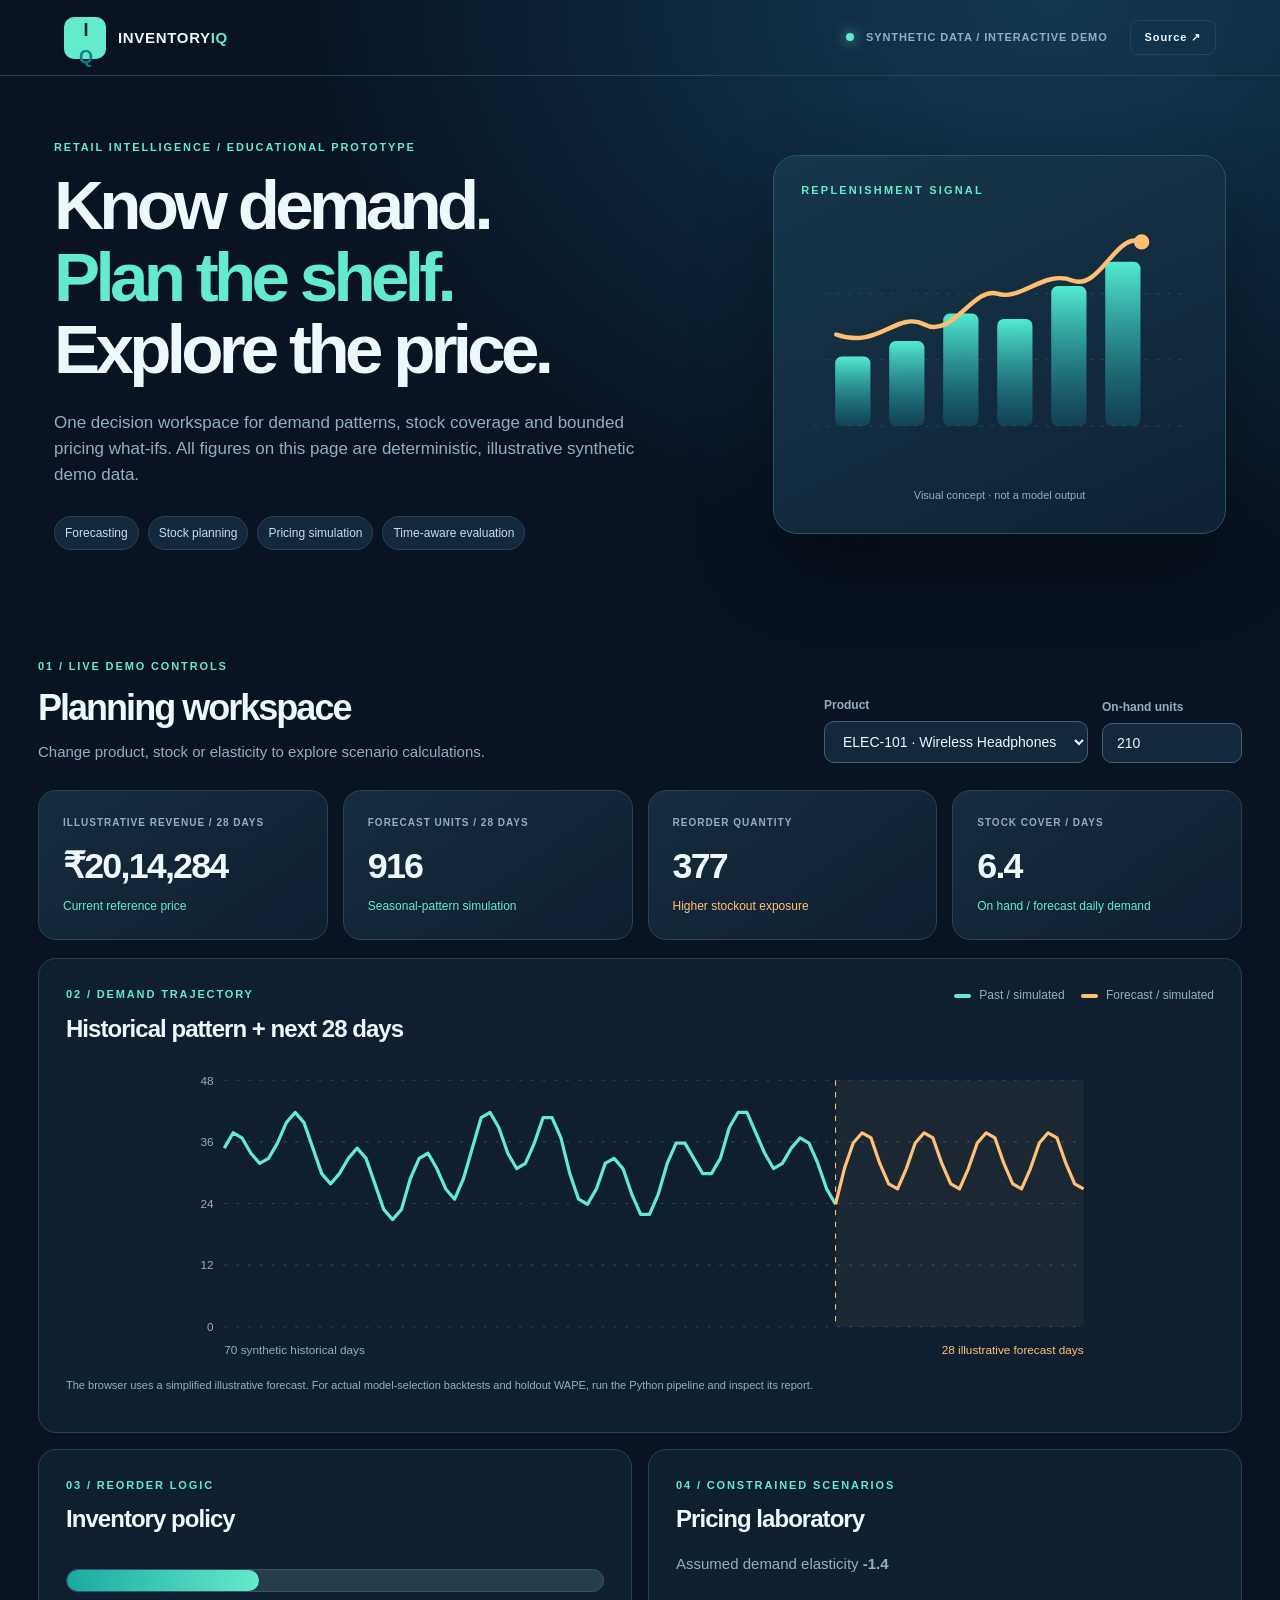
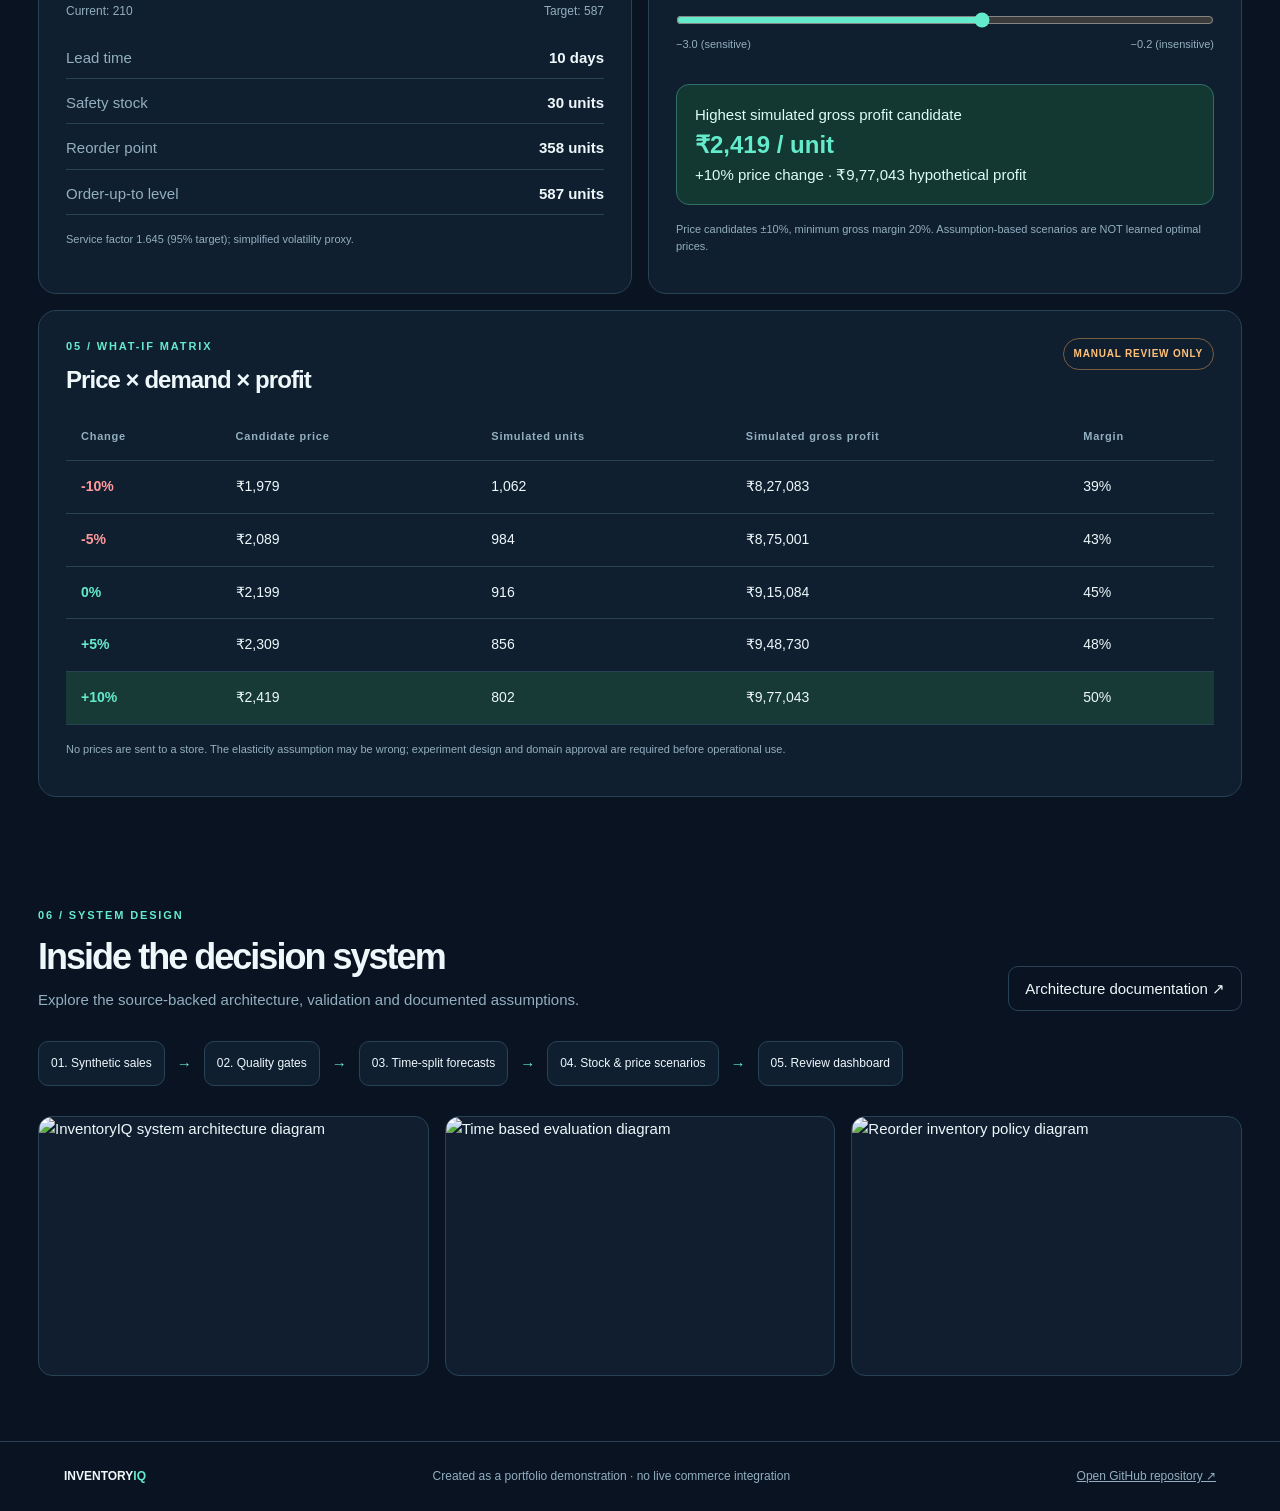
==== frontend/index.html @ 040544fa "feat: add interactive accessible synthetic-data decision dashboard" ====
<!doctype html>
<html lang="en"><head><meta charset="utf-8"><meta name="viewport" content="width=device-width, initial-scale=1">
<meta name="theme-color" content="#091321"><meta name="description" content="InventoryIQ: interactive synthetic retail forecasting, stock policy and pricing what-if demo">
<title>InventoryIQ — Predictive Inventory & Pricing</title><link rel="stylesheet" href="style.css">
</head><body>
<a class="skip" href="#main">Skip to dashboard</a>
<header class="topbar"><a class="logo" href="#top"><span class="logo-mark">I<span>Q</span></span> <span>INVENTORY<span class="mint">IQ</span></span></a>
<div class="top-right"><span class="live-dot" aria-hidden="true"></span><span>SYNTHETIC DATA / INTERACTIVE DEMO</span><a class="github" href="https://github.com/harshakavali81-collab/Predictive-Inventory-Dynamic-Pricing" target="_blank" rel="noopener noreferrer">Source ↗</a></div></header>
<main id="main">
<section class="hero" id="top"><div><div class="kicker">RETAIL INTELLIGENCE / EDUCATIONAL PROTOTYPE</div><h1>Know demand.<br><em>Plan the shelf.</em><br>Explore the price.</h1><p class="lede">One decision workspace for demand patterns, stock coverage and bounded pricing what-ifs. All figures on this page are deterministic, illustrative synthetic demo data.</p><div class="tags"><span>Forecasting</span><span>Stock planning</span><span>Pricing simulation</span><span>Time-aware evaluation</span></div></div><div class="hero-art" role="img" aria-label="Decorative illustration of rising bars and a demand trend"><div class="art-label">REPLENISHMENT SIGNAL</div><svg viewBox="0 0 360 245" aria-hidden="true"><defs><linearGradient id="barfill" x1="0" y1="1" x2="0" y2="0"><stop offset="0" stop-color="#168c9b" stop-opacity=".25"/><stop offset="1" stop-color="#52ebcf"/></linearGradient></defs><path d="M12 205H345 M12 145H345 M12 85H345" stroke="#25445b" stroke-dasharray="3 7"/><rect x="31" y="142" width="32" height="63" rx="6" fill="url(#barfill)"/><rect x="80" y="128" width="32" height="77" rx="6" fill="url(#barfill)"/><rect x="129" y="103" width="32" height="102" rx="6" fill="url(#barfill)"/><rect x="178" y="108" width="32" height="97" rx="6" fill="url(#barfill)"/><rect x="227" y="78" width="32" height="127" rx="6" fill="url(#barfill)"/><rect x="276" y="56" width="32" height="149" rx="6" fill="url(#barfill)"/><path d="M32 122C70 136 87 100 112 113S157 78 178 85 221 63 246 73 286 28 309 38" fill="none" stroke="#ffbe71" stroke-width="4" stroke-linecap="round"/><circle cx="309" cy="38" r="7" fill="#ffbe71"/></svg><p>Visual concept · not a model output</p></div></section>
<section class="workbench"><div class="section-heading"><div><p class="kicker">01 / LIVE DEMO CONTROLS</p><h2>Planning workspace</h2><p>Change product, stock or elasticity to explore scenario calculations.</p></div><div class="controls"><label>Product <select id="sku"></select></label><label>On-hand units <input id="stock" type="number" min="0" max="100000" step="1" value="210"></label></div></div>
<div class="metric-grid" aria-live="polite"><article class="metric"><div class="metric-title">ILLUSTRATIVE REVENUE / 28 DAYS</div><strong id="revenue">—</strong><div class="sub" id="revenue-note">Current reference price</div></article><article class="metric"><div class="metric-title">FORECAST UNITS / 28 DAYS</div><strong id="demand">—</strong><div class="sub">Seasonal-pattern simulation</div></article><article class="metric"><div class="metric-title">REORDER QUANTITY</div><strong id="order">—</strong><div class="sub" id="risk">Inventory rule</div></article><article class="metric"><div class="metric-title">STOCK COVER / DAYS</div><strong id="cover">—</strong><div class="sub">On hand / forecast daily demand</div></article></div>
<div class="panels"><article class="panel wide"><div class="panel-head"><div><p class="kicker">02 / DEMAND TRAJECTORY</p><h3>Historical pattern + next 28 days</h3></div><div class="legend"><span><i class="key historical"></i> Past / simulated</span><span><i class="key future"></i> Forecast / simulated</span></div></div><svg id="trend-chart" class="chart" viewBox="0 0 860 280" role="img" aria-label="Simulated historical demand and 28-day illustrative forecast"></svg><p class="fine">The browser uses a simplified illustrative forecast. For actual model-selection backtests and holdout WAPE, run the Python pipeline and inspect its report.</p></article>
<article class="panel"><p class="kicker">03 / REORDER LOGIC</p><h3>Inventory policy</h3><div class="inventory-graphic" id="inventory-graphic" aria-label="Stock and reorder point"></div><div class="rows"><div><span>Lead time</span><strong id="lead"></strong></div><div><span>Safety stock</span><strong id="safety"></strong></div><div><span>Reorder point</span><strong id="point"></strong></div><div><span>Order-up-to level</span><strong id="target"></strong></div></div><p class="fine">Service factor 1.645 (95% target); simplified volatility proxy.</p></article>
<article class="panel"><p class="kicker">04 / CONSTRAINED SCENARIOS</p><h3>Pricing laboratory</h3><p class="copy">Assumed demand elasticity <strong id="elasticity-value">−1.4</strong></p><input class="range" id="elasticity" type="range" min="-3" max="-.2" step=".1" value="-1.4" aria-label="Assumed price elasticity"><div class="range-ends"><span>−3.0 (sensitive)</span><span>−0.2 (insensitive)</span></div><div class="recommendation" id="pricing-winner">—</div><p class="fine">Price candidates ±10%, minimum gross margin 20%. Assumption-based scenarios are NOT learned optimal prices.</p></article>
<article class="panel wide"><div class="panel-head"><div><p class="kicker">05 / WHAT-IF MATRIX</p><h3>Price × demand × profit</h3></div><span class="pill">MANUAL REVIEW ONLY</span></div><div class="table-wrap"><table><thead><tr><th>Change</th><th>Candidate price</th><th>Simulated units</th><th>Simulated gross profit</th><th>Margin</th></tr></thead><tbody id="scenario-table"></tbody></table></div><p class="fine">No prices are sent to a store. The elasticity assumption may be wrong; experiment design and domain approval are required before operational use.</p></article></div>
</section>
<section class="visuals"><div class="section-heading"><div><p class="kicker">06 / SYSTEM DESIGN</p><h2>Inside the decision system</h2><p>Explore the source-backed architecture, validation and documented assumptions.</p></div><a class="outline" href="../docs/ARCHITECTURE.md">Architecture documentation ↗</a></div><div class="steps"><span>01. Synthetic sales</span><b>→</b><span>02. Quality gates</span><b>→</b><span>03. Time-split forecasts</span><b>→</b><span>04. Stock & price scenarios</span><b>→</b><span>05. Review dashboard</span></div><div class="visual-grid"><img src="../docs/visuals/01-platform-overview.svg" alt="InventoryIQ system architecture diagram" loading="lazy"><img src="../docs/visuals/03-time-split-evaluation.svg" alt="Time based evaluation diagram" loading="lazy"><img src="../docs/visuals/05-reorder-policy.svg" alt="Reorder inventory policy diagram" loading="lazy"></div></section>
</main><footer><strong>INVENTORY<span class="mint">IQ</span></strong><span>Created as a portfolio demonstration · no live commerce integration</span><a href="https://github.com/harshakavali81-collab/Predictive-Inventory-Dynamic-Pricing">Open GitHub repository ↗</a></footer><script src="app.js" defer></script></body></html>
---- frontend/style.css ----
:root{color-scheme:dark;--bg:#091321;--panel:#101f30;--panel2:#13283a;--text:#eef8fb;--muted:#92afc0;--mint:#64ebcb;--amber:#ffc178;--line:#284356;--red:#ff9a9b}*{box-sizing:border-box}html{scroll-behavior:smooth}body{margin:0;background:radial-gradient(ellipse 60% 18% at 82% 0%,#123952 0%,transparent 100%),var(--bg);color:var(--text);font:15px/1.55 Inter,Segoe UI,Arial,sans-serif}a{color:inherit}a:focus-visible,button:focus-visible,select:focus-visible,input:focus-visible{outline:3px solid var(--mint);outline-offset:3px}.skip{position:absolute;left:-9999px}.skip:focus{left:10px;top:10px;z-index:100;background:#000;padding:12px}.topbar{height:76px;border-bottom:1px solid var(--line);padding:0 min(5vw,70px);display:flex;justify-content:space-between;align-items:center;gap:20px}.logo{display:flex;gap:12px;align-items:center;text-decoration:none;font-weight:900;letter-spacing:.045em}.logo-mark{display:grid;place-items:center;background:var(--mint);color:#072525;font-size:18px;border-radius:10px;width:42px;height:42px;letter-spacing:-.12em}.logo-mark span{color:#127d8e}.mint{color:var(--mint)}.top-right{display:flex;gap:12px;align-items:center;color:var(--muted);font-size:11px;font-weight:800;letter-spacing:.08em}.live-dot{width:8px;height:8px;border-radius:50%;background:var(--mint);box-shadow:0 0 14px var(--mint)}.github{margin-left:10px;border:1px solid var(--line);border-radius:8px;padding:8px 14px;text-decoration:none;color:var(--text)}main{width:min(1360px,calc(100% - 76px));margin:0 auto}.hero{min-height:455px;display:grid;grid-template-columns:1.2fr .8fr;gap:40px;align-items:center;padding:63px 16px}.kicker{font-size:11px;color:var(--mint);font-weight:900;letter-spacing:.17em;margin:0 0 11px}.hero h1{font-size:clamp(39px,5.4vw,74px);letter-spacing:-.068em;line-height:1.04;margin:14px 0 24px}.hero h1 em{color:var(--mint);font-style:normal}.lede{color:var(--muted);max-width:600px;font-size:17px}.tags{display:flex;flex-wrap:wrap;gap:9px;margin-top:27px}.tags span{border:1px solid var(--line);background:#15273b;color:#bce4e9;padding:7px 10px;border-radius:100px;font-size:12px}.hero-art{max-width:470px;background:linear-gradient(155deg,#17374a,#0f2134);padding:26px 27px 18px;border:1px solid #295466;border-radius:24px;box-shadow:0 35px 80px #0005}.hero-art svg{width:100%;height:auto}.art-label{font-size:11px;color:var(--mint);letter-spacing:.2em;font-weight:800}.hero-art p{text-align:center;font-size:11px;color:var(--muted)}.workbench,.visuals{padding:45px 0 65px}.section-heading{display:flex;justify-content:space-between;gap:30px;align-items:end;margin-bottom:27px}.section-heading h2{font-size:36px;letter-spacing:-.055em;line-height:1.2;margin:0}.section-heading p:not(.kicker){color:var(--muted);margin:10px 0 0}.controls{display:flex;gap:14px;align-items:end}.controls label{font-size:12px;color:var(--muted);font-weight:700;display:grid;gap:6px}select,input[type=number]{background:#14283b;border:1px solid #426073;border-radius:10px;padding:11px 14px;color:var(--text);font-size:14px;min-width:140px}.metric-grid{display:grid;grid-template-columns:repeat(4,minmax(0,1fr));gap:15px}.metric{background:linear-gradient(145deg,#152c3c,#101e30);border:1px solid var(--line);border-radius:18px;padding:24px}.metric-title{font-size:10px;letter-spacing:.1em;color:var(--muted);font-weight:800}.metric strong{display:block;font-size:clamp(25px,2.8vw,39px);line-height:1.3;letter-spacing:-.05em;margin:13px 0 7px}.sub{color:var(--mint);font-size:12px}.panels{display:grid;grid-template-columns:1fr 1fr;gap:16px;margin-top:18px}.panel{background:var(--panel);border:1px solid var(--line);border-radius:18px;padding:27px;min-width:0}.panel.wide{grid-column:span 2}.panel h3{font-size:24px;letter-spacing:-.04em;line-height:1.2;margin:0 0 18px}.panel-head{display:flex;justify-content:space-between;align-items:start;gap:16px}.legend{display:flex;gap:16px;font-size:12px;color:var(--muted);flex-wrap:wrap}.key{display:inline-block;width:17px;height:4px;vertical-align:middle;margin-right:5px;border-radius:10px}.key.historical{background:var(--mint)}.key.future{background:var(--amber)}.chart{display:block;width:100%;height:300px;overflow:visible}.fine{font-size:11px;color:var(--muted);margin-top:16px}.inventory-graphic{padding:17px 0 25px}.bar-track{height:23px;border:1px solid #36566a;background:#263e4c;border-radius:999px;overflow:hidden;position:relative}.bar-fill{height:100%;background:linear-gradient(90deg,#1ba9a0,var(--mint));border-radius:999px}.bar-caption{display:flex;justify-content:space-between;gap:15px;color:var(--muted);font-size:12px;margin-top:10px}.rows{display:grid;gap:12px}.rows div{display:flex;justify-content:space-between;border-bottom:1px solid var(--line);padding-bottom:9px}.rows span,.copy{color:var(--muted)}.range{width:100%;accent-color:var(--mint);margin:22px 0 8px;cursor:pointer}.range-ends{display:flex;justify-content:space-between;font-size:11px;color:var(--muted)}.recommendation{margin-top:30px;border:1px solid #326e68;background:#123831;border-radius:13px;padding:18px;color:#dcfff6;font-size:15px}.recommendation strong{display:block;font-size:24px;color:var(--mint)}.pill{color:var(--amber);border:1px solid #795d41;padding:7px 10px;border-radius:40px;font-size:10px;font-weight:900;letter-spacing:.08em}.table-wrap{overflow:auto}table{width:100%;border-collapse:collapse;text-align:left;font-size:14px}th{font-size:11px;color:var(--muted);letter-spacing:.07em}th,td{padding:15px;border-bottom:1px solid var(--line);white-space:nowrap}tr.best{background:#173a37}td:first-child{font-weight:800}.up{color:var(--mint)}.down{color:var(--red)}.steps{display:flex;gap:12px;flex-wrap:wrap;align-items:center;margin:30px 0}.steps span{padding:12px;border:1px solid var(--line);border-radius:10px;background:var(--panel);font-size:12px}.steps b{color:var(--mint)}.outline{border:1px solid var(--line);border-radius:10px;padding:10px 16px;text-decoration:none}.visual-grid{display:grid;grid-template-columns:repeat(3,1fr);gap:16px}.visual-grid img{width:100%;aspect-ratio:1.5;object-fit:contain;border:1px solid var(--line);border-radius:14px;background:#101e30}footer{border-top:1px solid var(--line);padding:25px 5vw;display:flex;justify-content:space-between;gap:15px;align-items:center;flex-wrap:wrap;font-size:12px;color:var(--muted)}footer strong{color:var(--text)}@media(max-width:900px){.hero{grid-template-columns:1fr}.hero-art{max-width:640px}.metric-grid{grid-template-columns:repeat(2,1fr)}.visual-grid{grid-template-columns:1fr 1fr}}@media(max-width:640px){main{width:calc(100% - 30px)}.topbar{padding:0 15px}.top-right span:not(.live-dot){display:none}.hero{padding:45px 2px 25px}.section-heading{display:block}.controls{margin-top:18px;flex-wrap:wrap}.metric-grid{gap:9px}.metric{padding:15px}.panels{grid-template-columns:1fr}.panel.wide{grid-column:auto}.panel{padding:18px}.panel-head{flex-wrap:wrap}.visual-grid{grid-template-columns:1fr}.chart{height:210px}.section-heading h2{font-size:29px}}
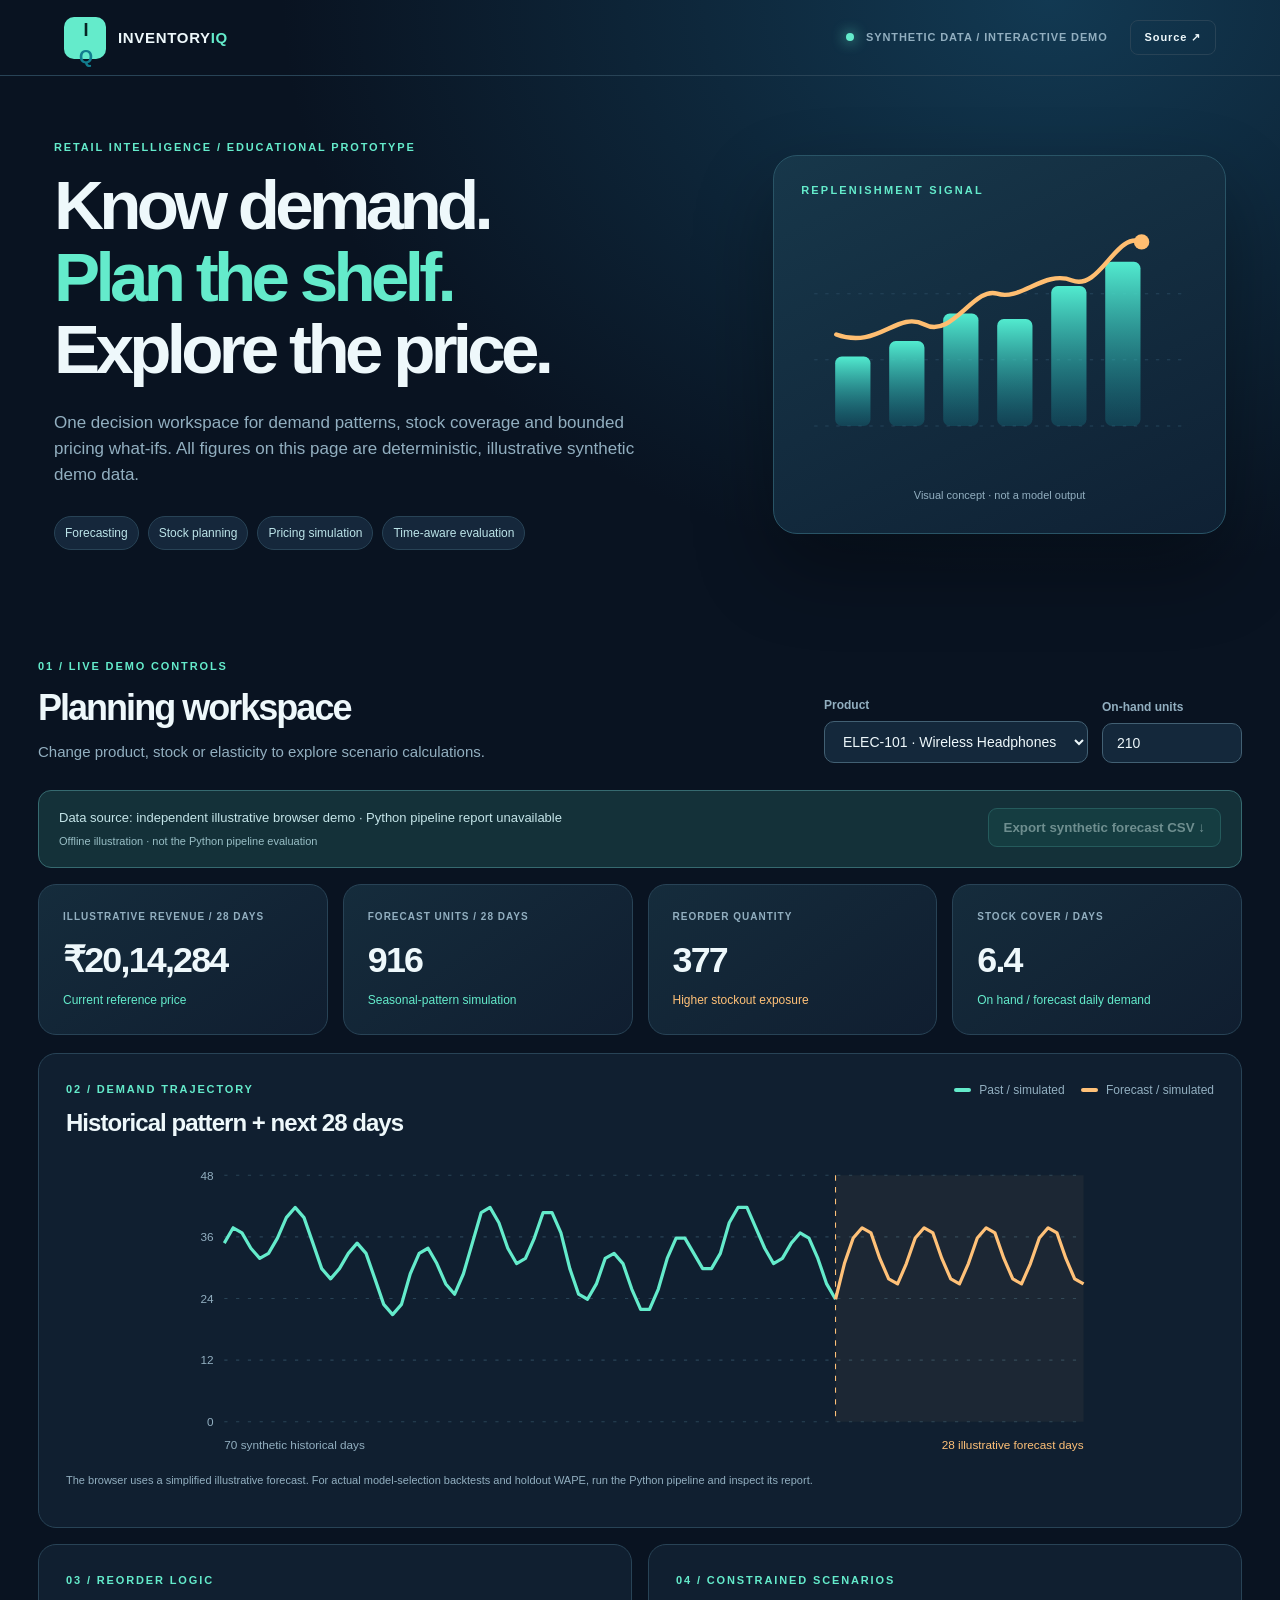
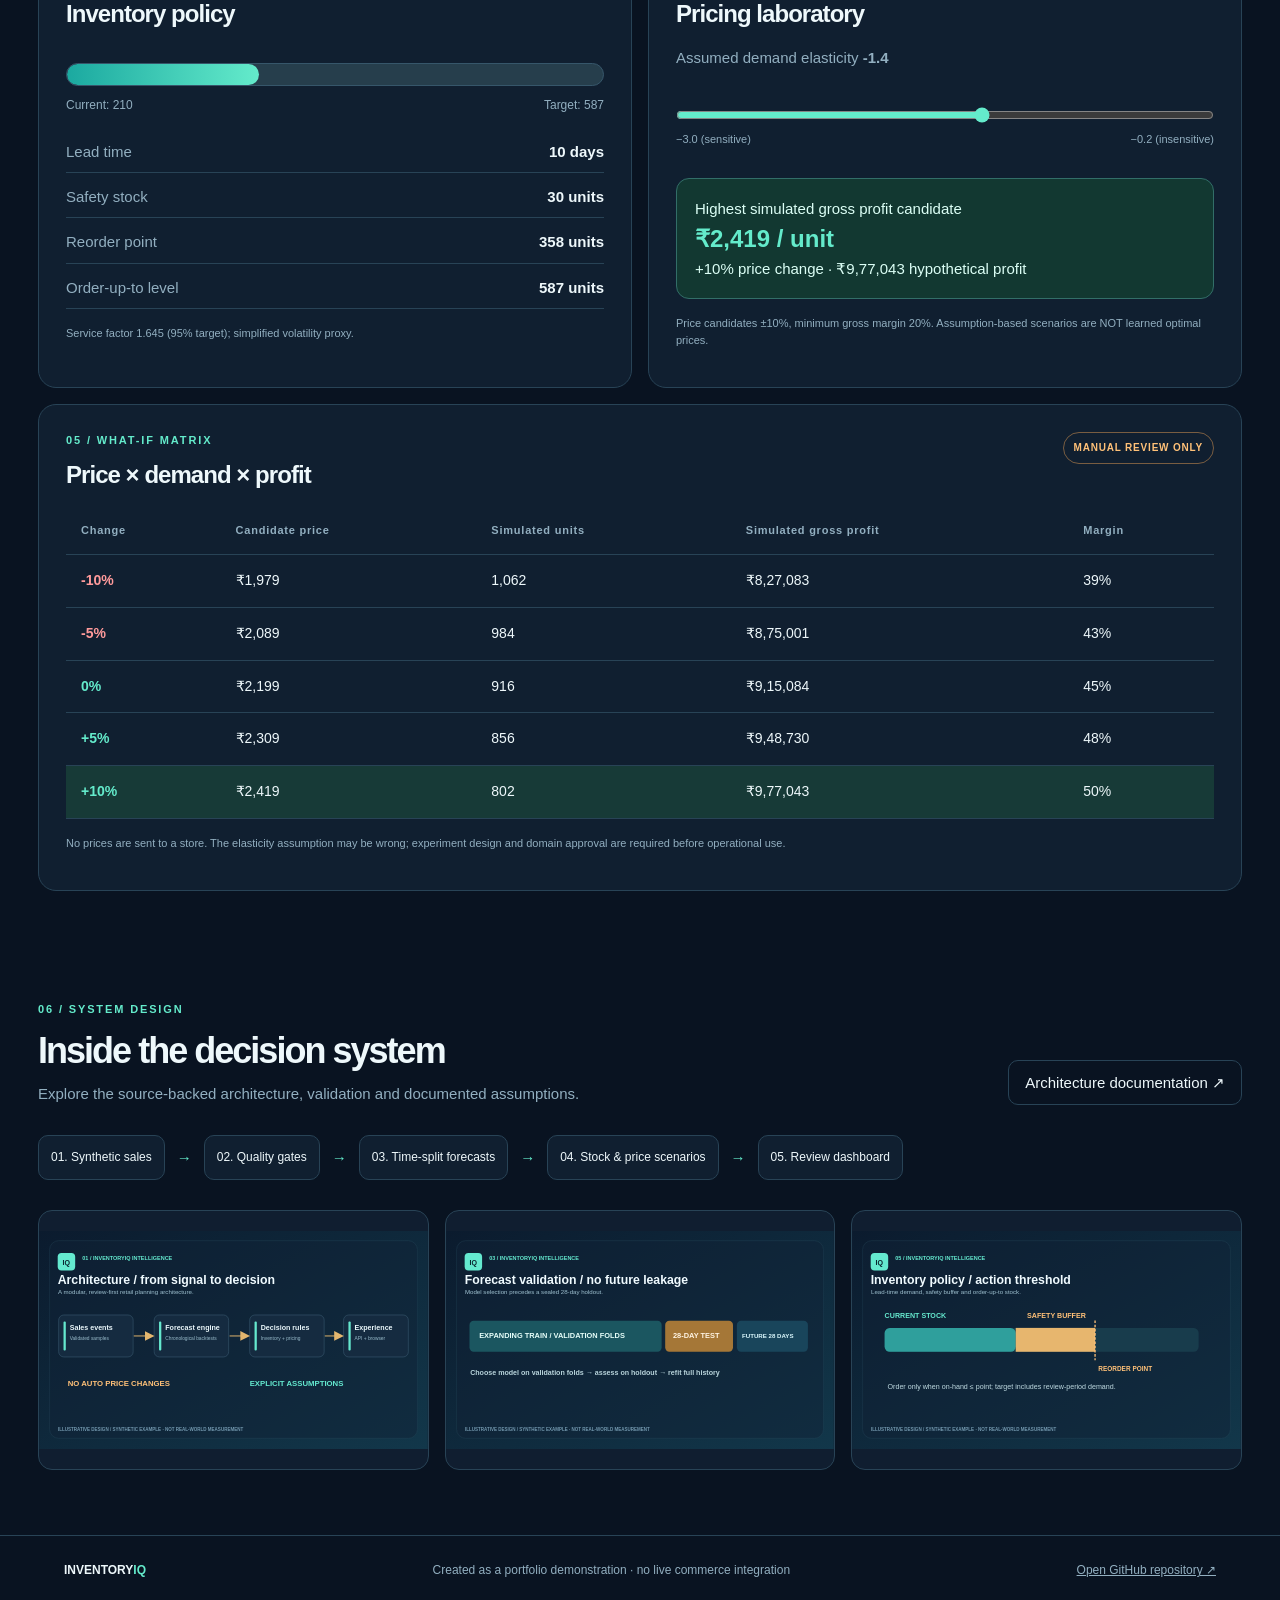
==== commit 85d5bd9a: "feat: connect browser charts to exported synthetic Python forecast and CSV download" ====
--- a/frontend/index.html
+++ b/frontend/index.html
@@ -9,7 +9,7 @@
 <main id="main">
 <section class="hero" id="top"><div><div class="kicker">RETAIL INTELLIGENCE / EDUCATIONAL PROTOTYPE</div><h1>Know demand.<br><em>Plan the shelf.</em><br>Explore the price.</h1><p class="lede">One decision workspace for demand patterns, stock coverage and bounded pricing what-ifs. All figures on this page are deterministic, illustrative synthetic demo data.</p><div class="tags"><span>Forecasting</span><span>Stock planning</span><span>Pricing simulation</span><span>Time-aware evaluation</span></div></div><div class="hero-art" role="img" aria-label="Decorative illustration of rising bars and a demand trend"><div class="art-label">REPLENISHMENT SIGNAL</div><svg viewBox="0 0 360 245" aria-hidden="true"><defs><linearGradient id="barfill" x1="0" y1="1" x2="0" y2="0"><stop offset="0" stop-color="#168c9b" stop-opacity=".25"/><stop offset="1" stop-color="#52ebcf"/></linearGradient></defs><path d="M12 205H345 M12 145H345 M12 85H345" stroke="#25445b" stroke-dasharray="3 7"/><rect x="31" y="142" width="32" height="63" rx="6" fill="url(#barfill)"/><rect x="80" y="128" width="32" height="77" rx="6" fill="url(#barfill)"/><rect x="129" y="103" width="32" height="102" rx="6" fill="url(#barfill)"/><rect x="178" y="108" width="32" height="97" rx="6" fill="url(#barfill)"/><rect x="227" y="78" width="32" height="127" rx="6" fill="url(#barfill)"/><rect x="276" y="56" width="32" height="149" rx="6" fill="url(#barfill)"/><path d="M32 122C70 136 87 100 112 113S157 78 178 85 221 63 246 73 286 28 309 38" fill="none" stroke="#ffbe71" stroke-width="4" stroke-linecap="round"/><circle cx="309" cy="38" r="7" fill="#ffbe71"/></svg><p>Visual concept · not a model output</p></div></section>
 <section class="workbench"><div class="section-heading"><div><p class="kicker">01 / LIVE DEMO CONTROLS</p><h2>Planning workspace</h2><p>Change product, stock or elasticity to explore scenario calculations.</p></div><div class="controls"><label>Product <select id="sku"></select></label><label>On-hand units <input id="stock" type="number" min="0" max="100000" step="1" value="210"></label></div></div>
-<div class="metric-grid" aria-live="polite"><article class="metric"><div class="metric-title">ILLUSTRATIVE REVENUE / 28 DAYS</div><strong id="revenue">—</strong><div class="sub" id="revenue-note">Current reference price</div></article><article class="metric"><div class="metric-title">FORECAST UNITS / 28 DAYS</div><strong id="demand">—</strong><div class="sub">Seasonal-pattern simulation</div></article><article class="metric"><div class="metric-title">REORDER QUANTITY</div><strong id="order">—</strong><div class="sub" id="risk">Inventory rule</div></article><article class="metric"><div class="metric-title">STOCK COVER / DAYS</div><strong id="cover">—</strong><div class="sub">On hand / forecast daily demand</div></article></div>
+<div class="source-strip" role="status" aria-live="polite"><div><span id="data-status">Checking for Python-generated synthetic report…</span><div class="proof-line" id="model-proof">Loading model evidence…</div></div><div class="export-group"><button id="download-forecast" type="button" disabled>Export synthetic forecast CSV ↓</button><small id="download-note" aria-live="polite"></small></div></div><div class="metric-grid" aria-live="polite"><article class="metric"><div class="metric-title">ILLUSTRATIVE REVENUE / 28 DAYS</div><strong id="revenue">—</strong><div class="sub" id="revenue-note">Current reference price</div></article><article class="metric"><div class="metric-title">FORECAST UNITS / 28 DAYS</div><strong id="demand">—</strong><div class="sub">Seasonal-pattern simulation</div></article><article class="metric"><div class="metric-title">REORDER QUANTITY</div><strong id="order">—</strong><div class="sub" id="risk">Inventory rule</div></article><article class="metric"><div class="metric-title">STOCK COVER / DAYS</div><strong id="cover">—</strong><div class="sub">On hand / forecast daily demand</div></article></div>
 <div class="panels"><article class="panel wide"><div class="panel-head"><div><p class="kicker">02 / DEMAND TRAJECTORY</p><h3>Historical pattern + next 28 days</h3></div><div class="legend"><span><i class="key historical"></i> Past / simulated</span><span><i class="key future"></i> Forecast / simulated</span></div></div><svg id="trend-chart" class="chart" viewBox="0 0 860 280" role="img" aria-label="Simulated historical demand and 28-day illustrative forecast"></svg><p class="fine">The browser uses a simplified illustrative forecast. For actual model-selection backtests and holdout WAPE, run the Python pipeline and inspect its report.</p></article>
 <article class="panel"><p class="kicker">03 / REORDER LOGIC</p><h3>Inventory policy</h3><div class="inventory-graphic" id="inventory-graphic" aria-label="Stock and reorder point"></div><div class="rows"><div><span>Lead time</span><strong id="lead"></strong></div><div><span>Safety stock</span><strong id="safety"></strong></div><div><span>Reorder point</span><strong id="point"></strong></div><div><span>Order-up-to level</span><strong id="target"></strong></div></div><p class="fine">Service factor 1.645 (95% target); simplified volatility proxy.</p></article>
 <article class="panel"><p class="kicker">04 / CONSTRAINED SCENARIOS</p><h3>Pricing laboratory</h3><p class="copy">Assumed demand elasticity <strong id="elasticity-value">−1.4</strong></p><input class="range" id="elasticity" type="range" min="-3" max="-.2" step=".1" value="-1.4" aria-label="Assumed price elasticity"><div class="range-ends"><span>−3.0 (sensitive)</span><span>−0.2 (insensitive)</span></div><div class="recommendation" id="pricing-winner">—</div><p class="fine">Price candidates ±10%, minimum gross margin 20%. Assumption-based scenarios are NOT learned optimal prices.</p></article>
--- a/frontend/style.css
+++ b/frontend/style.css
@@ -1 +1,9 @@
-:root{color-scheme:dark;--bg:#091321;--panel:#101f30;--panel2:#13283a;--text:#eef8fb;--muted:#92afc0;--mint:#64ebcb;--amber:#ffc178;--line:#284356;--red:#ff9a9b}*{box-sizing:border-box}html{scroll-behavior:smooth}body{margin:0;background:radial-gradient(ellipse 60% 18% at 82% 0%,#123952 0%,transparent 100%),var(--bg);color:var(--text);font:15px/1.55 Inter,Segoe UI,Arial,sans-serif}a{color:inherit}a:focus-visible,button:focus-visible,select:focus-visible,input:focus-visible{outline:3px solid var(--mint);outline-offset:3px}.skip{position:absolute;left:-9999px}.skip:focus{left:10px;top:10px;z-index:100;background:#000;padding:12px}.topbar{height:76px;border-bottom:1px solid var(--line);padding:0 min(5vw,70px);display:flex;justify-content:space-between;align-items:center;gap:20px}.logo{display:flex;gap:12px;align-items:center;text-decoration:none;font-weight:900;letter-spacing:.045em}.logo-mark{display:grid;place-items:center;background:var(--mint);color:#072525;font-size:18px;border-radius:10px;width:42px;height:42px;letter-spacing:-.12em}.logo-mark span{color:#127d8e}.mint{color:var(--mint)}.top-right{display:flex;gap:12px;align-items:center;color:var(--muted);font-size:11px;font-weight:800;letter-spacing:.08em}.live-dot{width:8px;height:8px;border-radius:50%;background:var(--mint);box-shadow:0 0 14px var(--mint)}.github{margin-left:10px;border:1px solid var(--line);border-radius:8px;padding:8px 14px;text-decoration:none;color:var(--text)}main{width:min(1360px,calc(100% - 76px));margin:0 auto}.hero{min-height:455px;display:grid;grid-template-columns:1.2fr .8fr;gap:40px;align-items:center;padding:63px 16px}.kicker{font-size:11px;color:var(--mint);font-weight:900;letter-spacing:.17em;margin:0 0 11px}.hero h1{font-size:clamp(39px,5.4vw,74px);letter-spacing:-.068em;line-height:1.04;margin:14px 0 24px}.hero h1 em{color:var(--mint);font-style:normal}.lede{color:var(--muted);max-width:600px;font-size:17px}.tags{display:flex;flex-wrap:wrap;gap:9px;margin-top:27px}.tags span{border:1px solid var(--line);background:#15273b;color:#bce4e9;padding:7px 10px;border-radius:100px;font-size:12px}.hero-art{max-width:470px;background:linear-gradient(155deg,#17374a,#0f2134);padding:26px 27px 18px;border:1px solid #295466;border-radius:24px;box-shadow:0 35px 80px #0005}.hero-art svg{width:100%;height:auto}.art-label{font-size:11px;color:var(--mint);letter-spacing:.2em;font-weight:800}.hero-art p{text-align:center;font-size:11px;color:var(--muted)}.workbench,.visuals{padding:45px 0 65px}.section-heading{display:flex;justify-content:space-between;gap:30px;align-items:end;margin-bottom:27px}.section-heading h2{font-size:36px;letter-spacing:-.055em;line-height:1.2;margin:0}.section-heading p:not(.kicker){color:var(--muted);margin:10px 0 0}.controls{display:flex;gap:14px;align-items:end}.controls label{font-size:12px;color:var(--muted);font-weight:700;display:grid;gap:6px}select,input[type=number]{background:#14283b;border:1px solid #426073;border-radius:10px;padding:11px 14px;color:var(--text);font-size:14px;min-width:140px}.metric-grid{display:grid;grid-template-columns:repeat(4,minmax(0,1fr));gap:15px}.metric{background:linear-gradient(145deg,#152c3c,#101e30);border:1px solid var(--line);border-radius:18px;padding:24px}.metric-title{font-size:10px;letter-spacing:.1em;color:var(--muted);font-weight:800}.metric strong{display:block;font-size:clamp(25px,2.8vw,39px);line-height:1.3;letter-spacing:-.05em;margin:13px 0 7px}.sub{color:var(--mint);font-size:12px}.panels{display:grid;grid-template-columns:1fr 1fr;gap:16px;margin-top:18px}.panel{background:var(--panel);border:1px solid var(--line);border-radius:18px;padding:27px;min-width:0}.panel.wide{grid-column:span 2}.panel h3{font-size:24px;letter-spacing:-.04em;line-height:1.2;margin:0 0 18px}.panel-head{display:flex;justify-content:space-between;align-items:start;gap:16px}.legend{display:flex;gap:16px;font-size:12px;color:var(--muted);flex-wrap:wrap}.key{display:inline-block;width:17px;height:4px;vertical-align:middle;margin-right:5px;border-radius:10px}.key.historical{background:var(--mint)}.key.future{background:var(--amber)}.chart{display:block;width:100%;height:300px;overflow:visible}.fine{font-size:11px;color:var(--muted);margin-top:16px}.inventory-graphic{padding:17px 0 25px}.bar-track{height:23px;border:1px solid #36566a;background:#263e4c;border-radius:999px;overflow:hidden;position:relative}.bar-fill{height:100%;background:linear-gradient(90deg,#1ba9a0,var(--mint));border-radius:999px}.bar-caption{display:flex;justify-content:space-between;gap:15px;color:var(--muted);font-size:12px;margin-top:10px}.rows{display:grid;gap:12px}.rows div{display:flex;justify-content:space-between;border-bottom:1px solid var(--line);padding-bottom:9px}.rows span,.copy{color:var(--muted)}.range{width:100%;accent-color:var(--mint);margin:22px 0 8px;cursor:pointer}.range-ends{display:flex;justify-content:space-between;font-size:11px;color:var(--muted)}.recommendation{margin-top:30px;border:1px solid #326e68;background:#123831;border-radius:13px;padding:18px;color:#dcfff6;font-size:15px}.recommendation strong{display:block;font-size:24px;color:var(--mint)}.pill{color:var(--amber);border:1px solid #795d41;padding:7px 10px;border-radius:40px;font-size:10px;font-weight:900;letter-spacing:.08em}.table-wrap{overflow:auto}table{width:100%;border-collapse:collapse;text-align:left;font-size:14px}th{font-size:11px;color:var(--muted);letter-spacing:.07em}th,td{padding:15px;border-bottom:1px solid var(--line);white-space:nowrap}tr.best{background:#173a37}td:first-child{font-weight:800}.up{color:var(--mint)}.down{color:var(--red)}.steps{display:flex;gap:12px;flex-wrap:wrap;align-items:center;margin:30px 0}.steps span{padding:12px;border:1px solid var(--line);border-radius:10px;background:var(--panel);font-size:12px}.steps b{color:var(--mint)}.outline{border:1px solid var(--line);border-radius:10px;padding:10px 16px;text-decoration:none}.visual-grid{display:grid;grid-template-columns:repeat(3,1fr);gap:16px}.visual-grid img{width:100%;aspect-ratio:1.5;object-fit:contain;border:1px solid var(--line);border-radius:14px;background:#101e30}footer{border-top:1px solid var(--line);padding:25px 5vw;display:flex;justify-content:space-between;gap:15px;align-items:center;flex-wrap:wrap;font-size:12px;color:var(--muted)}footer strong{color:var(--text)}@media(max-width:900px){.hero{grid-template-columns:1fr}.hero-art{max-width:640px}.metric-grid{grid-template-columns:repeat(2,1fr)}.visual-grid{grid-template-columns:1fr 1fr}}@media(max-width:640px){main{width:calc(100% - 30px)}.topbar{padding:0 15px}.top-right span:not(.live-dot){display:none}.hero{padding:45px 2px 25px}.section-heading{display:block}.controls{margin-top:18px;flex-wrap:wrap}.metric-grid{gap:9px}.metric{padding:15px}.panels{grid-template-columns:1fr}.panel.wide{grid-column:auto}.panel{padding:18px}.panel-head{flex-wrap:wrap}.visual-grid{grid-template-columns:1fr}.chart{height:210px}.section-heading h2{font-size:29px}}+:root{color-scheme:dark;--bg:#091321;--panel:#101f30;--panel2:#13283a;--text:#eef8fb;--muted:#92afc0;--mint:#64ebcb;--amber:#ffc178;--line:#284356;--red:#ff9a9b}*{box-sizing:border-box}html{scroll-behavior:smooth}body{margin:0;background:radial-gradient(ellipse 60% 18% at 82% 0%,#123952 0%,transparent 100%),var(--bg);color:var(--text);font:15px/1.55 Inter,Segoe UI,Arial,sans-serif}a{color:inherit}a:focus-visible,button:focus-visible,select:focus-visible,input:focus-visible{outline:3px solid var(--mint);outline-offset:3px}.skip{position:absolute;left:-9999px}.skip:focus{left:10px;top:10px;z-index:100;background:#000;padding:12px}.topbar{height:76px;border-bottom:1px solid var(--line);padding:0 min(5vw,70px);display:flex;justify-content:space-between;align-items:center;gap:20px}.logo{display:flex;gap:12px;align-items:center;text-decoration:none;font-weight:900;letter-spacing:.045em}.logo-mark{display:grid;place-items:center;background:var(--mint);color:#072525;font-size:18px;border-radius:10px;width:42px;height:42px;letter-spacing:-.12em}.logo-mark span{color:#127d8e}.mint{color:var(--mint)}.top-right{display:flex;gap:12px;align-items:center;color:var(--muted);font-size:11px;font-weight:800;letter-spacing:.08em}.live-dot{width:8px;height:8px;border-radius:50%;background:var(--mint);box-shadow:0 0 14px var(--mint)}.github{margin-left:10px;border:1px solid var(--line);border-radius:8px;padding:8px 14px;text-decoration:none;color:var(--text)}main{width:min(1360px,calc(100% - 76px));margin:0 auto}.hero{min-height:455px;display:grid;grid-template-columns:1.2fr .8fr;gap:40px;align-items:center;padding:63px 16px}.kicker{font-size:11px;color:var(--mint);font-weight:900;letter-spacing:.17em;margin:0 0 11px}.hero h1{font-size:clamp(39px,5.4vw,74px);letter-spacing:-.068em;line-height:1.04;margin:14px 0 24px}.hero h1 em{color:var(--mint);font-style:normal}.lede{color:var(--muted);max-width:600px;font-size:17px}.tags{display:flex;flex-wrap:wrap;gap:9px;margin-top:27px}.tags span{border:1px solid var(--line);background:#15273b;color:#bce4e9;padding:7px 10px;border-radius:100px;font-size:12px}.hero-art{max-width:470px;background:linear-gradient(155deg,#17374a,#0f2134);padding:26px 27px 18px;border:1px solid #295466;border-radius:24px;box-shadow:0 35px 80px #0005}.hero-art svg{width:100%;height:auto}.art-label{font-size:11px;color:var(--mint);letter-spacing:.2em;font-weight:800}.hero-art p{text-align:center;font-size:11px;color:var(--muted)}.workbench,.visuals{padding:45px 0 65px}.section-heading{display:flex;justify-content:space-between;gap:30px;align-items:end;margin-bottom:27px}.section-heading h2{font-size:36px;letter-spacing:-.055em;line-height:1.2;margin:0}.section-heading p:not(.kicker){color:var(--muted);margin:10px 0 0}.controls{display:flex;gap:14px;align-items:end}.controls label{font-size:12px;color:var(--muted);font-weight:700;display:grid;gap:6px}select,input[type=number]{background:#14283b;border:1px solid #426073;border-radius:10px;padding:11px 14px;color:var(--text);font-size:14px;min-width:140px}.metric-grid{display:grid;grid-template-columns:repeat(4,minmax(0,1fr));gap:15px}.metric{background:linear-gradient(145deg,#152c3c,#101e30);border:1px solid var(--line);border-radius:18px;padding:24px}.metric-title{font-size:10px;letter-spacing:.1em;color:var(--muted);font-weight:800}.metric strong{display:block;font-size:clamp(25px,2.8vw,39px);line-height:1.3;letter-spacing:-.05em;margin:13px 0 7px}.sub{color:var(--mint);font-size:12px}.panels{display:grid;grid-template-columns:1fr 1fr;gap:16px;margin-top:18px}.panel{background:var(--panel);border:1px solid var(--line);border-radius:18px;padding:27px;min-width:0}.panel.wide{grid-column:span 2}.panel h3{font-size:24px;letter-spacing:-.04em;line-height:1.2;margin:0 0 18px}.panel-head{display:flex;justify-content:space-between;align-items:start;gap:16px}.legend{display:flex;gap:16px;font-size:12px;color:var(--muted);flex-wrap:wrap}.key{display:inline-block;width:17px;height:4px;vertical-align:middle;margin-right:5px;border-radius:10px}.key.historical{background:var(--mint)}.key.future{background:var(--amber)}.chart{display:block;width:100%;height:300px;overflow:visible}.fine{font-size:11px;color:var(--muted);margin-top:16px}.inventory-graphic{padding:17px 0 25px}.bar-track{height:23px;border:1px solid #36566a;background:#263e4c;border-radius:999px;overflow:hidden;position:relative}.bar-fill{height:100%;background:linear-gradient(90deg,#1ba9a0,var(--mint));border-radius:999px}.bar-caption{display:flex;justify-content:space-between;gap:15px;color:var(--muted);font-size:12px;margin-top:10px}.rows{display:grid;gap:12px}.rows div{display:flex;justify-content:space-between;border-bottom:1px solid var(--line);padding-bottom:9px}.rows span,.copy{color:var(--muted)}.range{width:100%;accent-color:var(--mint);margin:22px 0 8px;cursor:pointer}.range-ends{display:flex;justify-content:space-between;font-size:11px;color:var(--muted)}.recommendation{margin-top:30px;border:1px solid #326e68;background:#123831;border-radius:13px;padding:18px;color:#dcfff6;font-size:15px}.recommendation strong{display:block;font-size:24px;color:var(--mint)}.pill{color:var(--amber);border:1px solid #795d41;padding:7px 10px;border-radius:40px;font-size:10px;font-weight:900;letter-spacing:.08em}.table-wrap{overflow:auto}table{width:100%;border-collapse:collapse;text-align:left;font-size:14px}th{font-size:11px;color:var(--muted);letter-spacing:.07em}th,td{padding:15px;border-bottom:1px solid var(--line);white-space:nowrap}tr.best{background:#173a37}td:first-child{font-weight:800}.up{color:var(--mint)}.down{color:var(--red)}.steps{display:flex;gap:12px;flex-wrap:wrap;align-items:center;margin:30px 0}.steps span{padding:12px;border:1px solid var(--line);border-radius:10px;background:var(--panel);font-size:12px}.steps b{color:var(--mint)}.outline{border:1px solid var(--line);border-radius:10px;padding:10px 16px;text-decoration:none}.visual-grid{display:grid;grid-template-columns:repeat(3,1fr);gap:16px}.visual-grid img{width:100%;aspect-ratio:1.5;object-fit:contain;border:1px solid var(--line);border-radius:14px;background:#101e30}footer{border-top:1px solid var(--line);padding:25px 5vw;display:flex;justify-content:space-between;gap:15px;align-items:center;flex-wrap:wrap;font-size:12px;color:var(--muted)}footer strong{color:var(--text)}@media(max-width:900px){.hero{grid-template-columns:1fr}.hero-art{max-width:640px}.metric-grid{grid-template-columns:repeat(2,1fr)}.visual-grid{grid-template-columns:1fr 1fr}}@media(max-width:640px){main{width:calc(100% - 30px)}.topbar{padding:0 15px}.top-right span:not(.live-dot){display:none}.hero{padding:45px 2px 25px}.section-heading{display:block}.controls{margin-top:18px;flex-wrap:wrap}.metric-grid{gap:9px}.metric{padding:15px}.panels{grid-template-columns:1fr}.panel.wide{grid-column:auto}.panel{padding:18px}.panel-head{flex-wrap:wrap}.visual-grid{grid-template-columns:1fr}.chart{height:210px}.section-heading h2{font-size:29px}}
+.source-strip{border:1px solid #366a70;background:#143139;border-radius:13px;padding:17px 20px;display:flex;justify-content:space-between;align-items:center;gap:18px;margin:0 0 16px;color:#c4e4e8;font-size:13px}
+.source-strip .python-ready{color:#64ebcb;font-weight:800}
+.proof-line{font-size:11px;color:#99bfc6;margin-top:5px}
+.export-group{display:flex;flex-direction:column;gap:3px;align-items:end}
+.export-group button{border:1px solid #3a8e88;background:#174c4b;color:#dcfff8;font-weight:800;padding:11px 15px;border-radius:9px;cursor:pointer}
+.export-group button:disabled{opacity:.45;cursor:not-allowed}
+.export-group small{color:#92afc0;font-size:11px;max-width:300px;text-align:right}
+@media(max-width:700px){.source-strip{display:block}.export-group{align-items:start;margin-top:15px}.export-group small{text-align:left}}
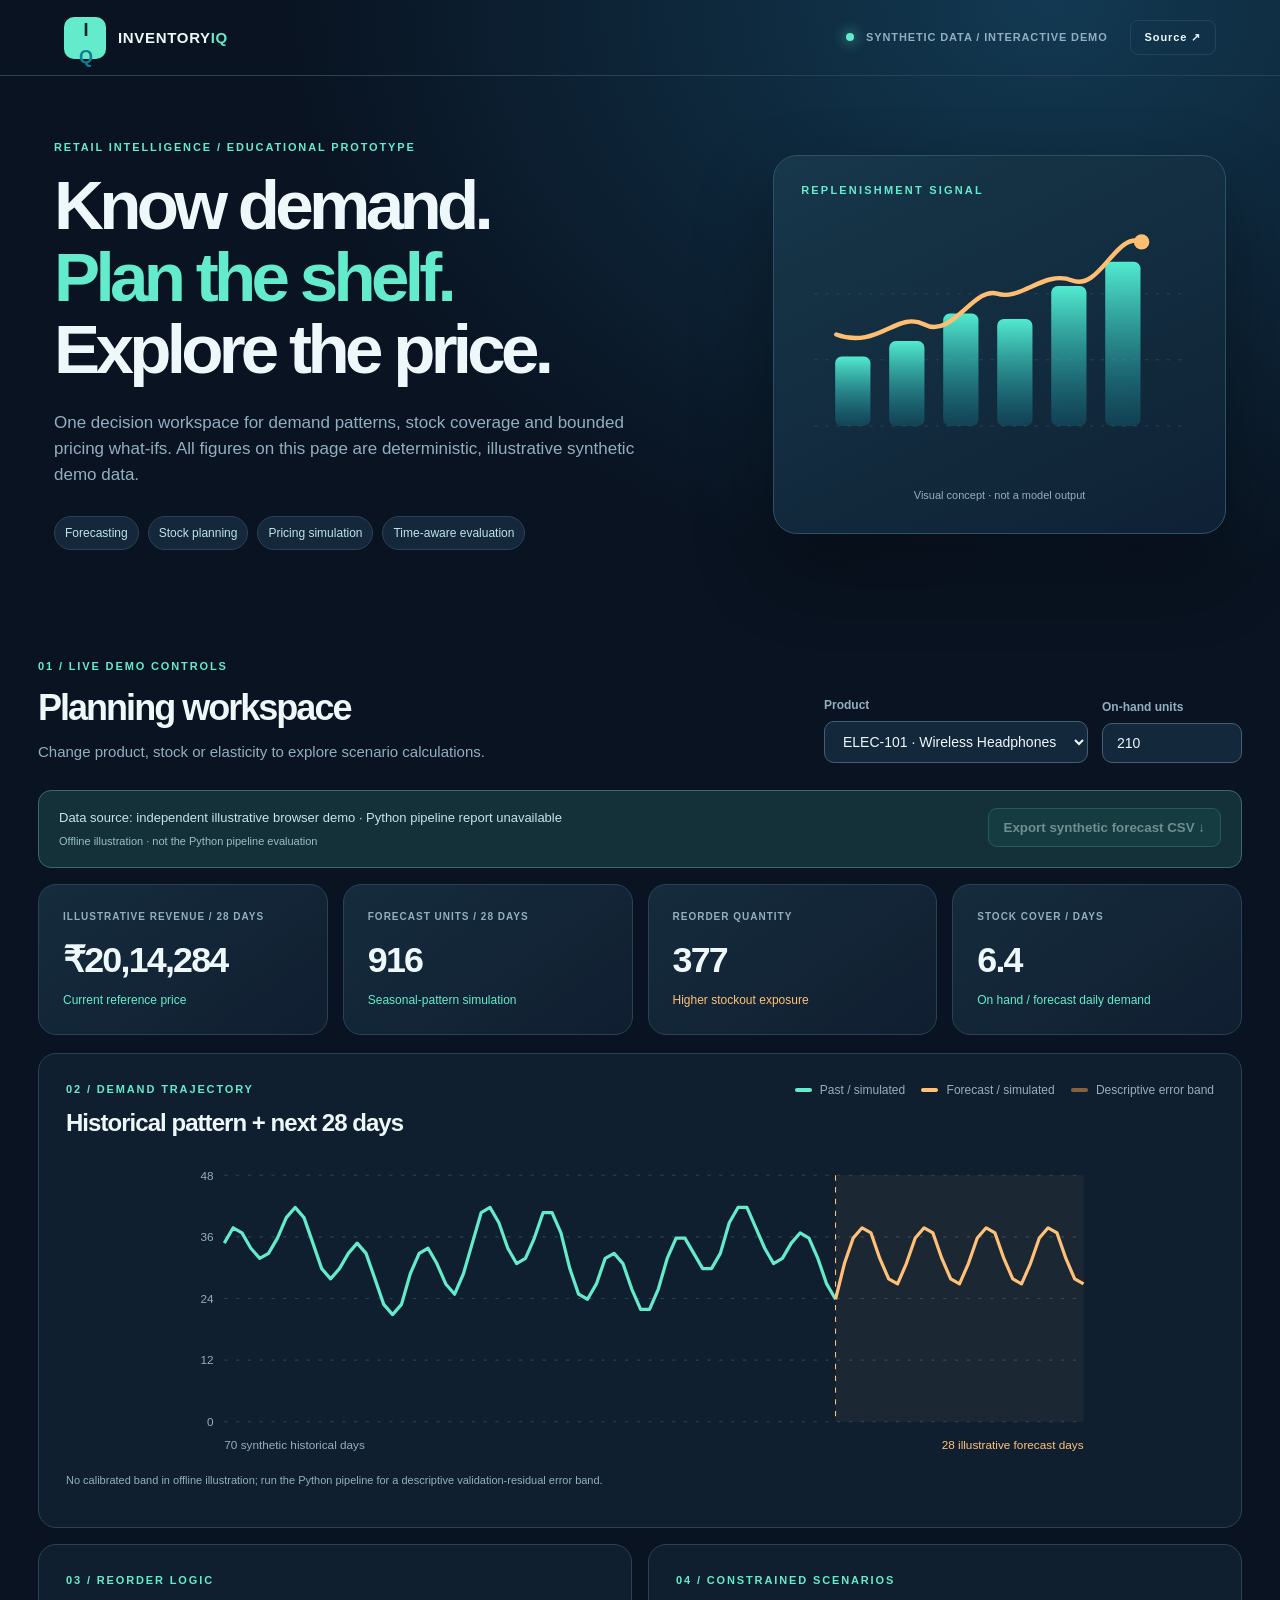
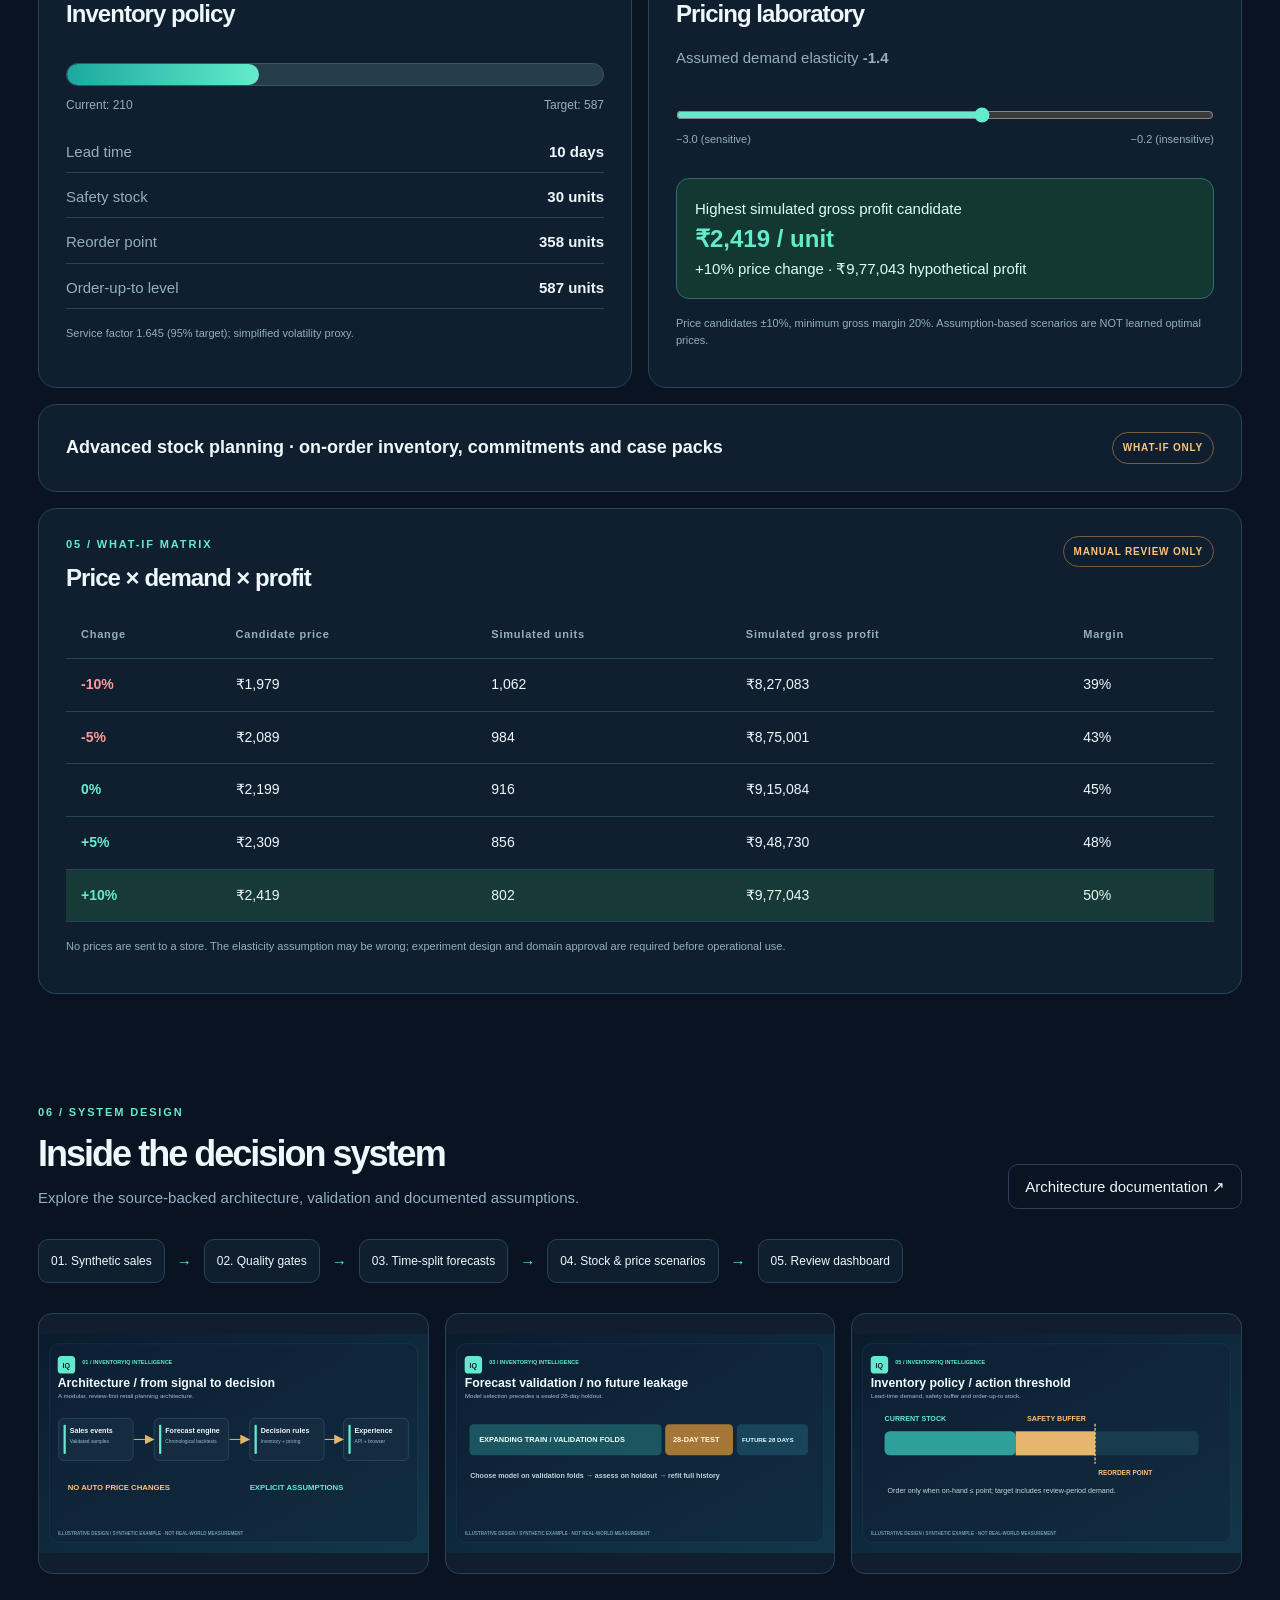
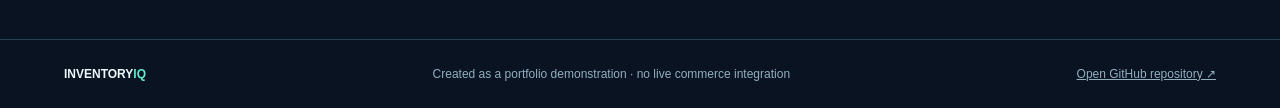
==== commit 4f1eb318: "feat: visualize uncertainty bands and advanced inventory-position what-ifs in dashboard" ====
--- a/frontend/index.html
+++ b/frontend/index.html
@@ -10,9 +10,10 @@
 <section class="hero" id="top"><div><div class="kicker">RETAIL INTELLIGENCE / EDUCATIONAL PROTOTYPE</div><h1>Know demand.<br><em>Plan the shelf.</em><br>Explore the price.</h1><p class="lede">One decision workspace for demand patterns, stock coverage and bounded pricing what-ifs. All figures on this page are deterministic, illustrative synthetic demo data.</p><div class="tags"><span>Forecasting</span><span>Stock planning</span><span>Pricing simulation</span><span>Time-aware evaluation</span></div></div><div class="hero-art" role="img" aria-label="Decorative illustration of rising bars and a demand trend"><div class="art-label">REPLENISHMENT SIGNAL</div><svg viewBox="0 0 360 245" aria-hidden="true"><defs><linearGradient id="barfill" x1="0" y1="1" x2="0" y2="0"><stop offset="0" stop-color="#168c9b" stop-opacity=".25"/><stop offset="1" stop-color="#52ebcf"/></linearGradient></defs><path d="M12 205H345 M12 145H345 M12 85H345" stroke="#25445b" stroke-dasharray="3 7"/><rect x="31" y="142" width="32" height="63" rx="6" fill="url(#barfill)"/><rect x="80" y="128" width="32" height="77" rx="6" fill="url(#barfill)"/><rect x="129" y="103" width="32" height="102" rx="6" fill="url(#barfill)"/><rect x="178" y="108" width="32" height="97" rx="6" fill="url(#barfill)"/><rect x="227" y="78" width="32" height="127" rx="6" fill="url(#barfill)"/><rect x="276" y="56" width="32" height="149" rx="6" fill="url(#barfill)"/><path d="M32 122C70 136 87 100 112 113S157 78 178 85 221 63 246 73 286 28 309 38" fill="none" stroke="#ffbe71" stroke-width="4" stroke-linecap="round"/><circle cx="309" cy="38" r="7" fill="#ffbe71"/></svg><p>Visual concept · not a model output</p></div></section>
 <section class="workbench"><div class="section-heading"><div><p class="kicker">01 / LIVE DEMO CONTROLS</p><h2>Planning workspace</h2><p>Change product, stock or elasticity to explore scenario calculations.</p></div><div class="controls"><label>Product <select id="sku"></select></label><label>On-hand units <input id="stock" type="number" min="0" max="100000" step="1" value="210"></label></div></div>
 <div class="source-strip" role="status" aria-live="polite"><div><span id="data-status">Checking for Python-generated synthetic report…</span><div class="proof-line" id="model-proof">Loading model evidence…</div></div><div class="export-group"><button id="download-forecast" type="button" disabled>Export synthetic forecast CSV ↓</button><small id="download-note" aria-live="polite"></small></div></div><div class="metric-grid" aria-live="polite"><article class="metric"><div class="metric-title">ILLUSTRATIVE REVENUE / 28 DAYS</div><strong id="revenue">—</strong><div class="sub" id="revenue-note">Current reference price</div></article><article class="metric"><div class="metric-title">FORECAST UNITS / 28 DAYS</div><strong id="demand">—</strong><div class="sub">Seasonal-pattern simulation</div></article><article class="metric"><div class="metric-title">REORDER QUANTITY</div><strong id="order">—</strong><div class="sub" id="risk">Inventory rule</div></article><article class="metric"><div class="metric-title">STOCK COVER / DAYS</div><strong id="cover">—</strong><div class="sub">On hand / forecast daily demand</div></article></div>
-<div class="panels"><article class="panel wide"><div class="panel-head"><div><p class="kicker">02 / DEMAND TRAJECTORY</p><h3>Historical pattern + next 28 days</h3></div><div class="legend"><span><i class="key historical"></i> Past / simulated</span><span><i class="key future"></i> Forecast / simulated</span></div></div><svg id="trend-chart" class="chart" viewBox="0 0 860 280" role="img" aria-label="Simulated historical demand and 28-day illustrative forecast"></svg><p class="fine">The browser uses a simplified illustrative forecast. For actual model-selection backtests and holdout WAPE, run the Python pipeline and inspect its report.</p></article>
+<div class="panels"><article class="panel wide"><div class="panel-head"><div><p class="kicker">02 / DEMAND TRAJECTORY</p><h3>Historical pattern + next 28 days</h3></div><div class="legend"><span><i class="key historical"></i> Past / simulated</span><span><i class="key future"></i> Forecast / simulated</span><span><i class="key interval"></i> Descriptive error band</span></div></div><svg id="trend-chart" class="chart" viewBox="0 0 860 280" role="img" aria-label="Simulated historical demand and 28-day illustrative forecast"></svg><p class="fine" id="interval-note">Offline visualization: illustrative demand only. When a Python-generated report is available, the shaded band uses validation errors. Bands have no guaranteed future coverage.</p></article>
 <article class="panel"><p class="kicker">03 / REORDER LOGIC</p><h3>Inventory policy</h3><div class="inventory-graphic" id="inventory-graphic" aria-label="Stock and reorder point"></div><div class="rows"><div><span>Lead time</span><strong id="lead"></strong></div><div><span>Safety stock</span><strong id="safety"></strong></div><div><span>Reorder point</span><strong id="point"></strong></div><div><span>Order-up-to level</span><strong id="target"></strong></div></div><p class="fine">Service factor 1.645 (95% target); simplified volatility proxy.</p></article>
 <article class="panel"><p class="kicker">04 / CONSTRAINED SCENARIOS</p><h3>Pricing laboratory</h3><p class="copy">Assumed demand elasticity <strong id="elasticity-value">−1.4</strong></p><input class="range" id="elasticity" type="range" min="-3" max="-.2" step=".1" value="-1.4" aria-label="Assumed price elasticity"><div class="range-ends"><span>−3.0 (sensitive)</span><span>−0.2 (insensitive)</span></div><div class="recommendation" id="pricing-winner">—</div><p class="fine">Price candidates ±10%, minimum gross margin 20%. Assumption-based scenarios are NOT learned optimal prices.</p></article>
+<details class="panel wide advanced" id="advanced-planner"><summary>Advanced stock planning · on-order inventory, commitments and case packs <span class="pill">WHAT-IF ONLY</span></summary><p class="fine">Optional planning controls use the same simplified inventory-position rules as the Python advanced API. These are browser-only scenarios; nothing is ordered.</p><div class="planning-inputs"><label>On order <input id="on-order" type="number" min="0" max="1000000" step="1" value="0"></label><label>Allocated <input id="allocated" type="number" min="0" max="1000000" step="1" value="0"></label><label>Backorders <input id="backorders" type="number" min="0" max="1000000" step="1" value="0"></label><label>Case pack <input id="pack-size" type="number" min="1" max="10000" step="1" value="1"></label><label>Max order <input id="max-order" type="number" min="0" max="1000000" step="1" value="10000"></label></div><div class="rows"><div><span>Inventory position</span><strong id="inventory-position">—</strong></div><div><span>Position-aware suggestion</span><strong id="advanced-quantity">—</strong></div><div><span>Review flag</span><strong id="advanced-warning">—</strong></div></div><p class="fine">If allocations exceed on-hand units, the scenario is marked invalid rather than generating an order. Service levels, costs and stock values remain illustrative.</p></details>
 <article class="panel wide"><div class="panel-head"><div><p class="kicker">05 / WHAT-IF MATRIX</p><h3>Price × demand × profit</h3></div><span class="pill">MANUAL REVIEW ONLY</span></div><div class="table-wrap"><table><thead><tr><th>Change</th><th>Candidate price</th><th>Simulated units</th><th>Simulated gross profit</th><th>Margin</th></tr></thead><tbody id="scenario-table"></tbody></table></div><p class="fine">No prices are sent to a store. The elasticity assumption may be wrong; experiment design and domain approval are required before operational use.</p></article></div>
 </section>
 <section class="visuals"><div class="section-heading"><div><p class="kicker">06 / SYSTEM DESIGN</p><h2>Inside the decision system</h2><p>Explore the source-backed architecture, validation and documented assumptions.</p></div><a class="outline" href="../docs/ARCHITECTURE.md">Architecture documentation ↗</a></div><div class="steps"><span>01. Synthetic sales</span><b>→</b><span>02. Quality gates</span><b>→</b><span>03. Time-split forecasts</span><b>→</b><span>04. Stock & price scenarios</span><b>→</b><span>05. Review dashboard</span></div><div class="visual-grid"><img src="../docs/visuals/01-platform-overview.svg" alt="InventoryIQ system architecture diagram" loading="lazy"><img src="../docs/visuals/03-time-split-evaluation.svg" alt="Time based evaluation diagram" loading="lazy"><img src="../docs/visuals/05-reorder-policy.svg" alt="Reorder inventory policy diagram" loading="lazy"></div></section>
--- a/frontend/style.css
+++ b/frontend/style.css
@@ -7,3 +7,12 @@
 .export-group button:disabled{opacity:.45;cursor:not-allowed}
 .export-group small{color:#92afc0;font-size:11px;max-width:300px;text-align:right}
 @media(max-width:700px){.source-strip{display:block}.export-group{align-items:start;margin-top:15px}.export-group small{text-align:left}}
+
+.key.interval{background:#a97946;opacity:.75}
+.advanced summary{display:flex;align-items:center;flex-wrap:wrap;justify-content:space-between;gap:16px;font-weight:800;font-size:18px;cursor:pointer;list-style-position:inside}
+.advanced[open] summary{padding-bottom:14px;border-bottom:1px solid var(--line)}
+.planning-inputs{display:grid;grid-template-columns:repeat(5,minmax(110px,1fr));gap:12px;margin:24px 0}
+.planning-inputs label{color:var(--muted);font-size:12px;font-weight:800;display:grid;gap:7px}
+.planning-inputs input{min-width:0;width:100%;color:var(--text)}
+@media(max-width:900px){.planning-inputs{grid-template-columns:repeat(3,minmax(100px,1fr))}}
+@media(max-width:560px){.planning-inputs{grid-template-columns:repeat(2,minmax(100px,1fr))}}
